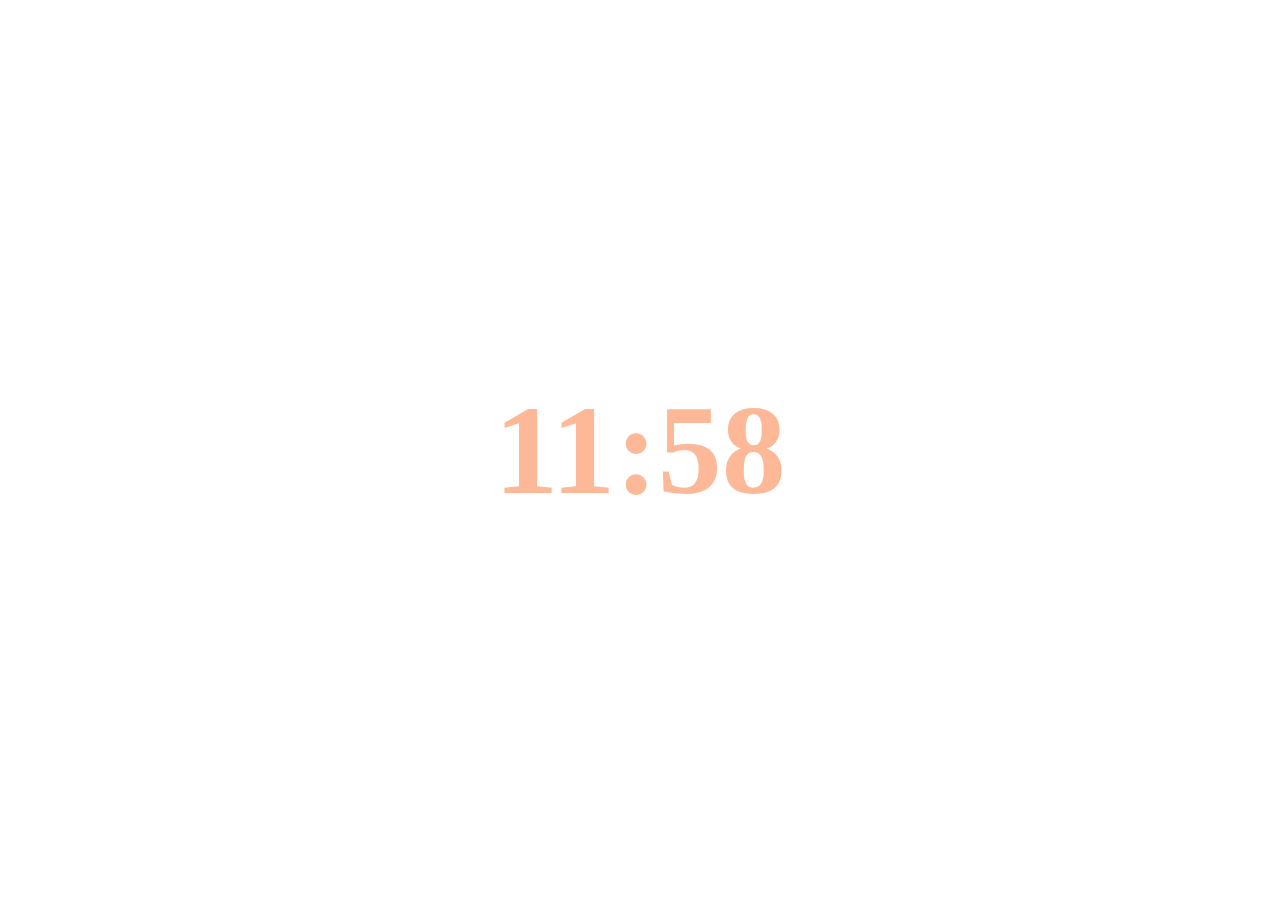
==== clock/clock.html @ 298a7a9f "Add files via upload" ====
<!DOCTYPE html>
<html lang="en">

<head>
    <title>Clock</title>
<meta name="viewport" content="width=device-width, initial-scale=1.0">
    <link rel="stylesheet" href="./clock.css">
    <script src="./clock.js"></script>
</head>

<body>

    <div>
        <div class="bg"></div>
        <h1 id="date-time" class="centered">11:58</h1>
        <div class="fg"></div>
    </div>

</body>

</html>
---- clock/clock.css ----
html,
body {
    margin: 0;
    height: 100vh;
    overflow: hidden;
}

/* Styling of clock/time */
h1 {
    /* Use vw unit for relative font size and max-width to prevent overflow */
    font-size: 10vw;
    max-width: 80%;
    color: #fdb997;
    margin: 0;
    text-align: center;
    line-height: 1;
    white-space: nowrap;
    /* Prevent line breaks within time string */
}

.centered {
    position: absolute;
    top: 50%;
    left: 50%;
    transform: translate(-50%, -50%);
}

/* Styling of images */
.bg {
    background-image: url("../img//clockbg.jpg");
}

.fg {
    background-image: url("../img/clockbgover.png");
}

.bg,
.fg {
    background-size: cover;
    background-position: center;
    position: absolute;
    width: 100%;
    height: 100%;
}

/* Optional media queries for further adjustments */
@media (max-width: 480px) {
    h1 {
        font-size: 12vw;
        /* Adjust font size for smaller screens */
    }
}
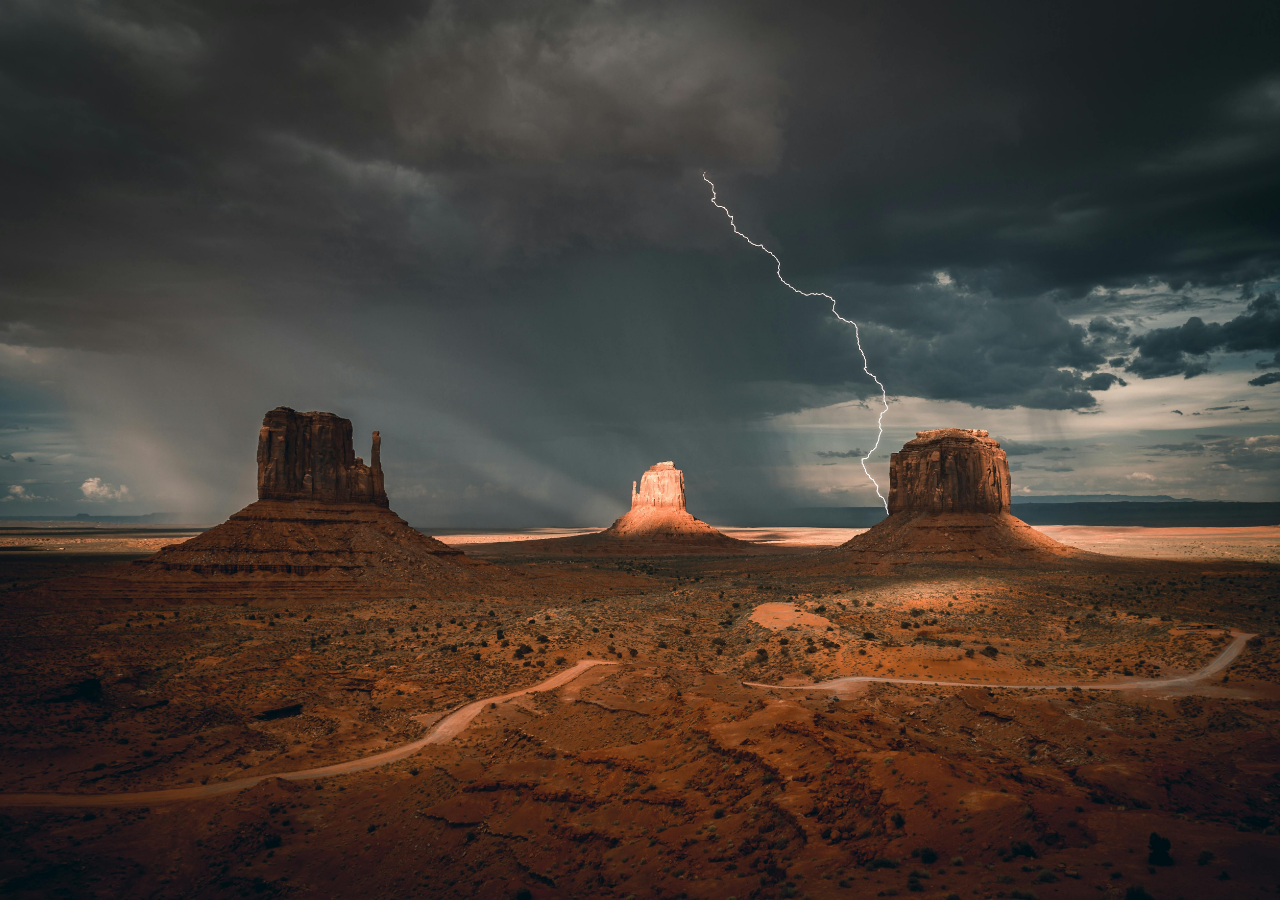
==== commit 07792479: "Update clock.html" ====
--- a/clock/clock.html
+++ b/clock/clock.html
@@ -12,10 +12,10 @@
 
     <div>
         <div class="bg"></div>
-        <h1 id="date-time" class="centered">11:58</h1>
+            <h1 id="clock" class="centered"></h1>
         <div class="fg"></div>
     </div>
 
 </body>
 
-</html>+</html>
